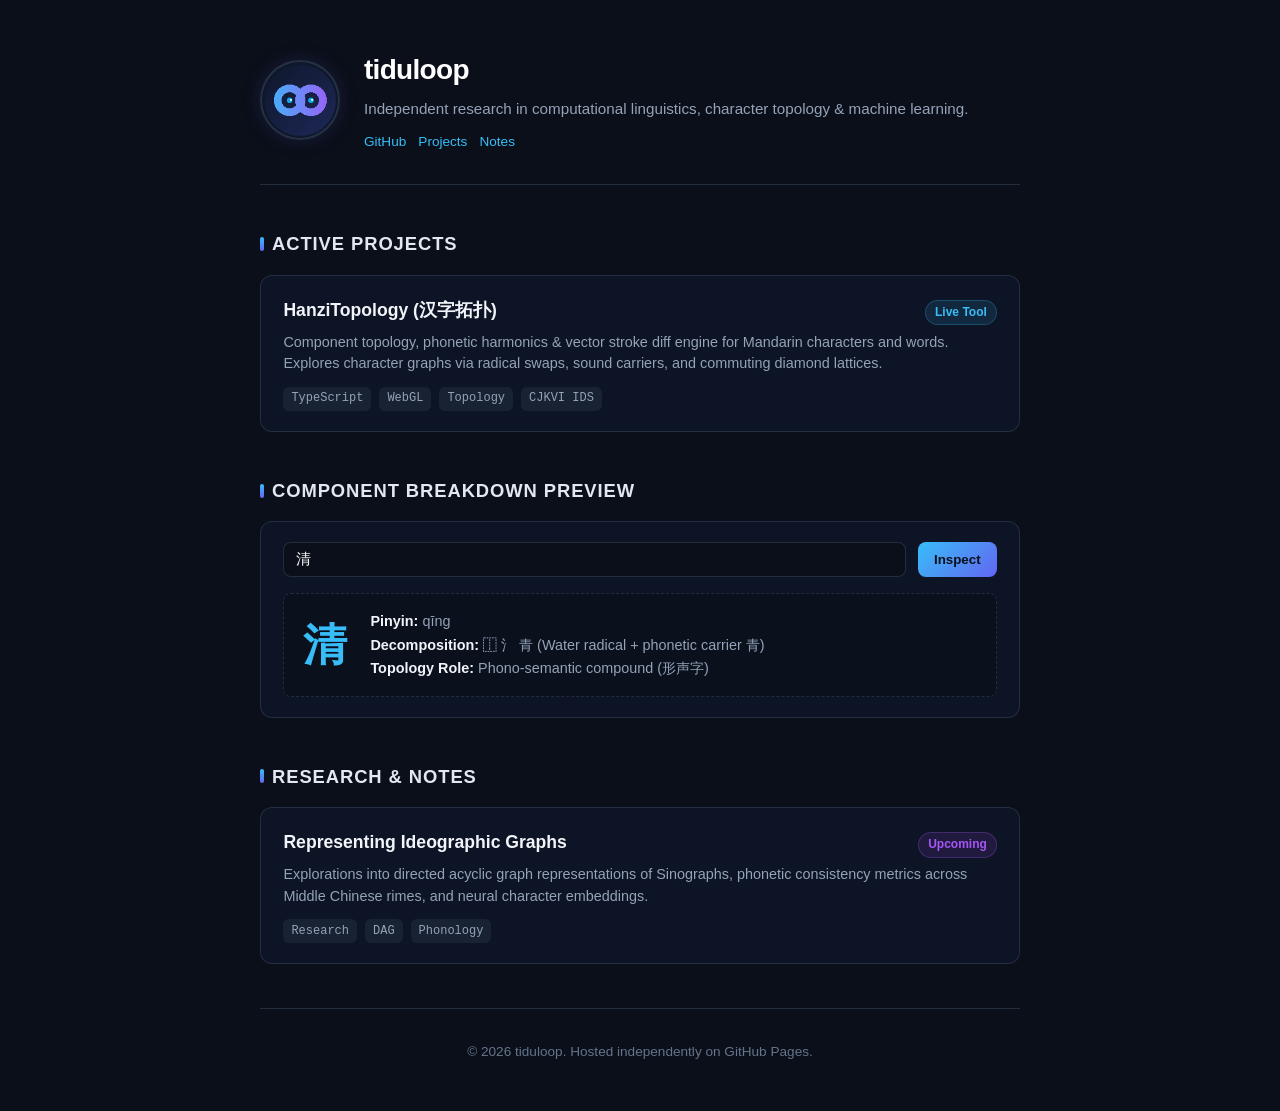
==== index.html @ f783766b "Initial commit: scaffold minimalist landing page" ====
<!DOCTYPE html>
<html lang="en">
<head>
  <meta charset="UTF-8" />
  <meta name="viewport" content="width=device-width, initial-scale=1.0" />
  <meta name="theme-color" content="#0B0F19" />
  <link rel="icon" type="image/png" href="assets/avatar.png" />
  <link rel="stylesheet" href="style.css" />
  <title>tiduloop — Research & Chinese Character Topology</title>
</head>
<body>
  <div class="container">
    <header>
      <img src="assets/avatar.png" alt="tiduloop mascot" class="avatar" />
      <div class="profile-info">
        <h1>tiduloop</h1>
        <p>Independent research in computational linguistics, character topology & machine learning.</p>
        <div class="links">
          <a href="https://github.com/tiduloop" target="_blank" rel="noopener noreferrer">GitHub</a>
          <a href="#projects">Projects</a>
          <a href="#notes">Notes</a>
        </div>
      </div>
    </header>

    <main>
      <section id="projects">
        <h2>Active Projects</h2>
        <div class="card-grid">
          <a href="./hanzi-topology/" class="card">
            <div class="card-header">
              <span class="card-title">HanziTopology (汉字拓扑)</span>
              <span class="card-badge">Live Tool</span>
            </div>
            <p class="card-desc">
              Component topology, phonetic harmonics & vector stroke diff engine for Mandarin characters and words. Explores character graphs via radical swaps, sound carriers, and commuting diamond lattices.
            </p>
            <div class="card-tags">
              <span class="tag">TypeScript</span>
              <span class="tag">WebGL</span>
              <span class="tag">Topology</span>
              <span class="tag">CJKVI IDS</span>
            </div>
          </a>
        </div>
      </section>

      <section id="sandbox">
        <h2>Component Breakdown Preview</h2>
        <div class="interactive-box">
          <div class="input-row">
            <input type="text" id="char-input" maxlength="1" value="清" placeholder="Type a Chinese character (e.g. 清, 想, 照)..." />
            <button id="lookup-btn">Inspect</button>
          </div>
          <div class="result-area" id="result-box">
            <div class="glyph-large" id="glyph-display">清</div>
            <div class="glyph-details" id="glyph-info">
              <p><strong>Pinyin:</strong> <span id="pinyin-display">qīng</span></p>
              <p><strong>Decomposition:</strong> <span id="decomp-display">⿰ 氵 青 (Water radical + phonetic carrier 青)</span></p>
              <p><strong>Topology Role:</strong> <span id="role-display">Phono-semantic compound (形声字)</span></p>
            </div>
          </div>
        </div>
      </section>

      <section id="notes">
        <h2>Research & Notes</h2>
        <div class="card-grid">
          <div class="card">
            <div class="card-header">
              <span class="card-title">Representing Ideographic Graphs</span>
              <span class="card-badge" style="background: rgba(168, 85, 247, 0.12); color: var(--accent-violet); border-color: rgba(168, 85, 247, 0.25);">Upcoming</span>
            </div>
            <p class="card-desc">
              Explorations into directed acyclic graph representations of Sinographs, phonetic consistency metrics across Middle Chinese rimes, and neural character embeddings.
            </p>
            <div class="card-tags">
              <span class="tag">Research</span>
              <span class="tag">DAG</span>
              <span class="tag">Phonology</span>
            </div>
          </div>
        </div>
      </section>
    </main>

    <footer>
      <p>© 2026 tiduloop. Hosted independently on GitHub Pages.</p>
    </footer>
  </div>

  <script src="app.js"></script>
</body>
</html>
---- style.css ----
:root {
  --bg-primary: #0b0f19;
  --bg-card: rgba(15, 23, 42, 0.75);
  --bg-card-hover: rgba(30, 41, 59, 0.7);
  --border-color: rgba(51, 65, 85, 0.6);
  --border-hover: rgba(99, 102, 241, 0.5);
  --text-main: #f8fafc;
  --text-muted: #94a3b8;
  --accent-sky: #38bdf8;
  --accent-indigo: #6366f1;
  --accent-violet: #a855f7;
  --glow: rgba(99, 102, 241, 0.15);
}

* {
  box-sizing: border-box;
  margin: 0;
  padding: 0;
}

body {
  font-family: -apple-system, BlinkMacSystemFont, "Segoe UI", Roboto, "Helvetica Neue", Arial, sans-serif;
  background-color: var(--bg-primary);
  color: var(--text-main);
  line-height: 1.6;
  min-height: 100vh;
  display: flex;
  flex-direction: column;
  align-items: center;
  padding: 3rem 1.25rem;
}

.container {
  width: 100%;
  max-width: 760px;
}

/* Header & Profile */
header {
  display: flex;
  align-items: center;
  gap: 1.5rem;
  margin-bottom: 2.75rem;
  padding-bottom: 2rem;
  border-bottom: 1px solid var(--border-color);
}

.avatar {
  width: 80px;
  height: 80px;
  border-radius: 50%;
  box-shadow: 0 0 20px var(--glow);
  border: 2px solid var(--border-color);
  flex-shrink: 0;
  background-color: #0f172a;
}

.profile-info h1 {
  font-size: 1.75rem;
  font-weight: 700;
  letter-spacing: -0.025em;
  background: linear-gradient(135deg, #ffffff 40%, var(--accent-sky) 100%);
  -webkit-background-clip: text;
  -webkit-text-fill-color: transparent;
  display: flex;
  align-items: center;
  gap: 0.5rem;
}

.profile-info p {
  color: var(--text-muted);
  font-size: 0.95rem;
  margin-top: 0.25rem;
}

.links {
  display: flex;
  gap: 0.75rem;
  margin-top: 0.6rem;
}

.links a {
  color: var(--accent-sky);
  text-decoration: none;
  font-size: 0.85rem;
  font-weight: 500;
  transition: color 0.15s ease;
}

.links a:hover {
  color: #7dd3fc;
  text-decoration: underline;
}

/* Section Common */
section {
  margin-bottom: 2.75rem;
}

h2 {
  font-size: 1.15rem;
  font-weight: 600;
  color: #e2e8f0;
  margin-bottom: 1rem;
  text-transform: uppercase;
  letter-spacing: 0.05em;
  display: flex;
  align-items: center;
  gap: 0.5rem;
}

h2::before {
  content: "";
  display: inline-block;
  width: 4px;
  height: 14px;
  background: linear-gradient(to bottom, var(--accent-sky), var(--accent-indigo));
  border-radius: 2px;
}

/* Cards */
.card-grid {
  display: grid;
  grid-template-columns: 1fr;
  gap: 1rem;
}

.card {
  background: var(--bg-card);
  border: 1px solid var(--border-color);
  border-radius: 12px;
  padding: 1.25rem 1.4rem;
  backdrop-filter: blur(8px);
  text-decoration: none;
  color: inherit;
  transition: all 0.2s ease;
  display: block;
}

.card:hover {
  background: var(--bg-card-hover);
  border-color: var(--border-hover);
  transform: translateY(-2px);
  box-shadow: 0 8px 24px rgba(0, 0, 0, 0.4);
}

.card-header {
  display: flex;
  justify-content: space-between;
  align-items: baseline;
  margin-bottom: 0.4rem;
}

.card-title {
  font-size: 1.1rem;
  font-weight: 600;
  color: #f1f5f9;
}

.card-badge {
  font-size: 0.75rem;
  font-weight: 600;
  padding: 0.15rem 0.55rem;
  border-radius: 9999px;
  background: rgba(56, 189, 248, 0.12);
  color: var(--accent-sky);
  border: 1px solid rgba(56, 189, 248, 0.25);
}

.card-desc {
  font-size: 0.9rem;
  color: var(--text-muted);
  line-height: 1.5;
}

.card-tags {
  display: flex;
  gap: 0.5rem;
  margin-top: 0.75rem;
  flex-wrap: wrap;
}

.tag {
  font-size: 0.75rem;
  color: #94a3b8;
  background: rgba(30, 41, 59, 0.7);
  padding: 0.15rem 0.5rem;
  border-radius: 6px;
  font-family: monospace;
}

/* Interactive Hanzi Preview Sandbox */
.interactive-box {
  background: var(--bg-card);
  border: 1px solid var(--border-color);
  border-radius: 12px;
  padding: 1.25rem 1.4rem;
  backdrop-filter: blur(8px);
}

.input-row {
  display: flex;
  gap: 0.75rem;
  margin-bottom: 1rem;
}

input[type="text"] {
  background: #0b0f19;
  border: 1px solid var(--border-color);
  color: var(--text-main);
  padding: 0.5rem 0.75rem;
  border-radius: 8px;
  font-size: 0.95rem;
  flex-grow: 1;
  outline: none;
  transition: border-color 0.15s;
}

input[type="text"]:focus {
  border-color: var(--accent-sky);
}

button {
  background: linear-gradient(135deg, var(--accent-sky), var(--accent-indigo));
  color: #0b0f19;
  font-weight: 600;
  border: none;
  padding: 0.5rem 1rem;
  border-radius: 8px;
  cursor: pointer;
  transition: opacity 0.15s ease;
}

button:hover {
  opacity: 0.92;
}

.result-area {
  display: flex;
  align-items: center;
  gap: 1.25rem;
  padding: 1rem;
  background: rgba(11, 15, 25, 0.6);
  border-radius: 8px;
  border: 1px dashed var(--border-color);
}

.glyph-large {
  font-size: 2.75rem;
  font-weight: 600;
  line-height: 1;
  color: var(--accent-sky);
  min-width: 50px;
  text-align: center;
}

.glyph-details {
  font-size: 0.9rem;
  color: var(--text-muted);
}

.glyph-details strong {
  color: #f1f5f9;
}

/* Footer */
footer {
  margin-top: auto;
  padding-top: 2rem;
  border-top: 1px solid var(--border-color);
  font-size: 0.85rem;
  color: #64748b;
  text-align: center;
}
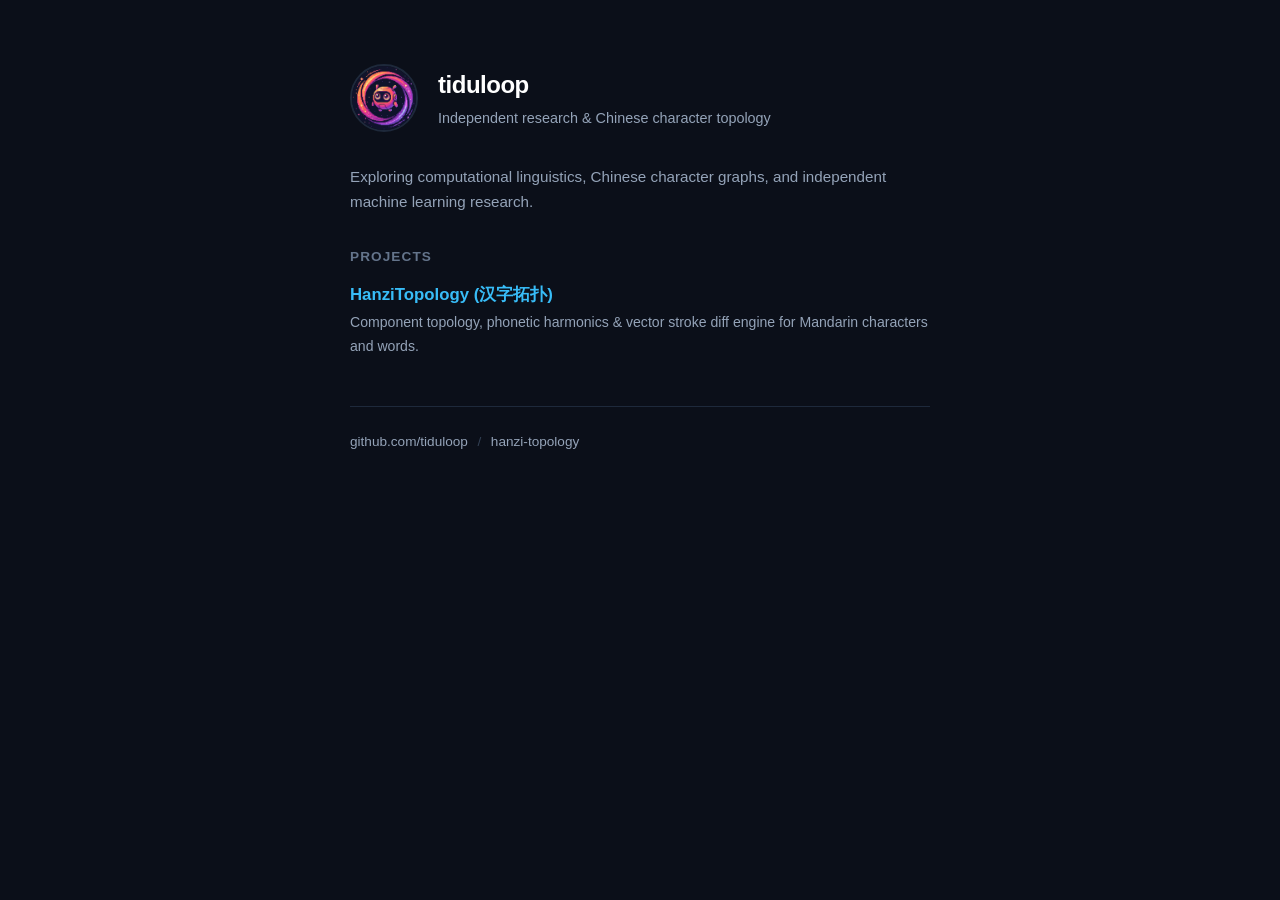
==== commit f9b0f726: "Simplify landing page, update avatar with square profile pic, and prune redundant core bundle" ====
--- a/index.html
+++ b/index.html
@@ -4,91 +4,43 @@
   <meta charset="UTF-8" />
   <meta name="viewport" content="width=device-width, initial-scale=1.0" />
   <meta name="theme-color" content="#0B0F19" />
-  <link rel="icon" type="image/png" href="assets/avatar.png" />
+  <title>tiduloop</title>
+  <link rel="icon" type="image/jpeg" href="assets/avatar.jpeg" />
   <link rel="stylesheet" href="style.css" />
-  <title>tiduloop — Research & Chinese Character Topology</title>
 </head>
 <body>
-  <div class="container">
-    <header>
-      <img src="assets/avatar.png" alt="tiduloop mascot" class="avatar" />
-      <div class="profile-info">
-        <h1>tiduloop</h1>
-        <p>Independent research in computational linguistics, character topology & machine learning.</p>
-        <div class="links">
-          <a href="https://github.com/tiduloop" target="_blank" rel="noopener noreferrer">GitHub</a>
-          <a href="#projects">Projects</a>
-          <a href="#notes">Notes</a>
-        </div>
+  <div class="wrap">
+    <header class="header">
+      <img src="assets/avatar.jpeg" alt="tiduloop avatar" class="avatar" />
+      <div>
+        <h1 class="name">tiduloop</h1>
+        <p class="tagline">Independent research & Chinese character topology</p>
       </div>
     </header>
 
-    <main>
-      <section id="projects">
-        <h2>Active Projects</h2>
-        <div class="card-grid">
-          <a href="./hanzi-topology/" class="card">
-            <div class="card-header">
-              <span class="card-title">HanziTopology (汉字拓扑)</span>
-              <span class="card-badge">Live Tool</span>
-            </div>
-            <p class="card-desc">
-              Component topology, phonetic harmonics & vector stroke diff engine for Mandarin characters and words. Explores character graphs via radical swaps, sound carriers, and commuting diamond lattices.
-            </p>
-            <div class="card-tags">
-              <span class="tag">TypeScript</span>
-              <span class="tag">WebGL</span>
-              <span class="tag">Topology</span>
-              <span class="tag">CJKVI IDS</span>
-            </div>
-          </a>
-        </div>
-      </section>
+    <section class="section">
+      <p class="intro">
+        Exploring computational linguistics, Chinese character graphs, and independent machine learning research.
+      </p>
+    </section>
 
-      <section id="sandbox">
-        <h2>Component Breakdown Preview</h2>
-        <div class="interactive-box">
-          <div class="input-row">
-            <input type="text" id="char-input" maxlength="1" value="清" placeholder="Type a Chinese character (e.g. 清, 想, 照)..." />
-            <button id="lookup-btn">Inspect</button>
-          </div>
-          <div class="result-area" id="result-box">
-            <div class="glyph-large" id="glyph-display">清</div>
-            <div class="glyph-details" id="glyph-info">
-              <p><strong>Pinyin:</strong> <span id="pinyin-display">qīng</span></p>
-              <p><strong>Decomposition:</strong> <span id="decomp-display">⿰ 氵 青 (Water radical + phonetic carrier 青)</span></p>
-              <p><strong>Topology Role:</strong> <span id="role-display">Phono-semantic compound (形声字)</span></p>
-            </div>
-          </div>
-        </div>
-      </section>
+    <section class="section">
+      <h2 class="section-title">Projects</h2>
+      <ul class="items">
+        <li>
+          <a href="./hanzi-topology/" class="item-title">HanziTopology (汉字拓扑)</a>
+          <p class="item-desc">
+            Component topology, phonetic harmonics & vector stroke diff engine for Mandarin characters and words.
+          </p>
+        </li>
+      </ul>
+    </section>
 
-      <section id="notes">
-        <h2>Research & Notes</h2>
-        <div class="card-grid">
-          <div class="card">
-            <div class="card-header">
-              <span class="card-title">Representing Ideographic Graphs</span>
-              <span class="card-badge" style="background: rgba(168, 85, 247, 0.12); color: var(--accent-violet); border-color: rgba(168, 85, 247, 0.25);">Upcoming</span>
-            </div>
-            <p class="card-desc">
-              Explorations into directed acyclic graph representations of Sinographs, phonetic consistency metrics across Middle Chinese rimes, and neural character embeddings.
-            </p>
-            <div class="card-tags">
-              <span class="tag">Research</span>
-              <span class="tag">DAG</span>
-              <span class="tag">Phonology</span>
-            </div>
-          </div>
-        </div>
-      </section>
-    </main>
-
-    <footer>
-      <p>© 2026 tiduloop. Hosted independently on GitHub Pages.</p>
+    <footer class="footer">
+      <a href="https://github.com/tiduloop" target="_blank" rel="noopener noreferrer">github.com/tiduloop</a>
+      <span class="sep">/</span>
+      <a href="./hanzi-topology/">hanzi-topology</a>
     </footer>
   </div>
-
-  <script src="app.js"></script>
 </body>
 </html>
--- a/style.css
+++ b/style.css
@@ -1,15 +1,10 @@
 :root {
-  --bg-primary: #0b0f19;
-  --bg-card: rgba(15, 23, 42, 0.75);
-  --bg-card-hover: rgba(30, 41, 59, 0.7);
-  --border-color: rgba(51, 65, 85, 0.6);
-  --border-hover: rgba(99, 102, 241, 0.5);
-  --text-main: #f8fafc;
+  --bg: #0b0f19;
+  --text: #e2e8f0;
   --text-muted: #94a3b8;
-  --accent-sky: #38bdf8;
-  --accent-indigo: #6366f1;
-  --accent-violet: #a855f7;
-  --glow: rgba(99, 102, 241, 0.15);
+  --accent: #38bdf8;
+  --accent-hover: #7dd3fc;
+  --border: #1e293b;
 }
 
 * {
@@ -19,256 +14,115 @@
 }
 
 body {
-  font-family: -apple-system, BlinkMacSystemFont, "Segoe UI", Roboto, "Helvetica Neue", Arial, sans-serif;
-  background-color: var(--bg-primary);
-  color: var(--text-main);
-  line-height: 1.6;
+  font-family: -apple-system, BlinkMacSystemFont, "Segoe UI", Roboto, sans-serif;
+  background-color: var(--bg);
+  color: var(--text);
+  line-height: 1.65;
   min-height: 100vh;
   display: flex;
-  flex-direction: column;
-  align-items: center;
-  padding: 3rem 1.25rem;
+  justify-content: center;
+  padding: 4rem 1.5rem;
 }
 
-.container {
+.wrap {
   width: 100%;
-  max-width: 760px;
+  max-width: 580px;
 }
 
-/* Header & Profile */
-header {
+.header {
   display: flex;
   align-items: center;
-  gap: 1.5rem;
-  margin-bottom: 2.75rem;
-  padding-bottom: 2rem;
-  border-bottom: 1px solid var(--border-color);
+  gap: 1.25rem;
+  margin-bottom: 2rem;
 }
 
 .avatar {
-  width: 80px;
-  height: 80px;
+  width: 68px;
+  height: 68px;
   border-radius: 50%;
-  box-shadow: 0 0 20px var(--glow);
-  border: 2px solid var(--border-color);
+  object-fit: cover;
+  border: 2px solid var(--border);
   flex-shrink: 0;
-  background-color: #0f172a;
 }
 
-.profile-info h1 {
-  font-size: 1.75rem;
+.name {
+  font-size: 1.5rem;
   font-weight: 700;
-  letter-spacing: -0.025em;
-  background: linear-gradient(135deg, #ffffff 40%, var(--accent-sky) 100%);
-  -webkit-background-clip: text;
-  -webkit-text-fill-color: transparent;
-  display: flex;
-  align-items: center;
-  gap: 0.5rem;
+  letter-spacing: -0.02em;
+  color: #fff;
 }
 
-.profile-info p {
+.tagline {
+  font-size: 0.9rem;
   color: var(--text-muted);
-  font-size: 0.95rem;
-  margin-top: 0.25rem;
+  margin-top: 0.15rem;
 }
 
-.links {
-  display: flex;
-  gap: 0.75rem;
-  margin-top: 0.6rem;
+.section {
+  margin-bottom: 2rem;
 }
 
-.links a {
-  color: var(--accent-sky);
+.intro {
+  font-size: 0.95rem;
+  color: var(--text-muted);
+}
+
+.section-title {
+  font-size: 0.85rem;
+  text-transform: uppercase;
+  letter-spacing: 0.08em;
+  color: #64748b;
+  margin-bottom: 0.75rem;
+  font-weight: 600;
+}
+
+.items {
+  list-style: none;
+}
+
+.items li {
+  margin-bottom: 1rem;
+}
+
+.item-title {
+  font-size: 1.05rem;
+  font-weight: 600;
+  color: var(--accent);
   text-decoration: none;
-  font-size: 0.85rem;
-  font-weight: 500;
   transition: color 0.15s ease;
 }
 
-.links a:hover {
-  color: #7dd3fc;
+.item-title:hover {
+  color: var(--accent-hover);
   text-decoration: underline;
 }
 
-/* Section Common */
-section {
-  margin-bottom: 2.75rem;
+.item-desc {
+  font-size: 0.88rem;
+  color: var(--text-muted);
+  margin-top: 0.2rem;
 }
 
-h2 {
-  font-size: 1.15rem;
-  font-weight: 600;
-  color: #e2e8f0;
-  margin-bottom: 1rem;
-  text-transform: uppercase;
-  letter-spacing: 0.05em;
+.footer {
+  margin-top: 3rem;
+  padding-top: 1.5rem;
+  border-top: 1px solid var(--border);
+  font-size: 0.85rem;
+  color: #64748b;
   display: flex;
-  align-items: center;
-  gap: 0.5rem;
+  gap: 0.6rem;
 }
 
-h2::before {
-  content: "";
-  display: inline-block;
-  width: 4px;
-  height: 14px;
-  background: linear-gradient(to bottom, var(--accent-sky), var(--accent-indigo));
-  border-radius: 2px;
+.footer a {
+  color: #94a3b8;
+  text-decoration: none;
+  transition: color 0.15s;
 }
 
-/* Cards */
-.card-grid {
-  display: grid;
-  grid-template-columns: 1fr;
-  gap: 1rem;
+.footer a:hover {
+  color: var(--accent);
 }
 
-.card {
-  background: var(--bg-card);
-  border: 1px solid var(--border-color);
-  border-radius: 12px;
-  padding: 1.25rem 1.4rem;
-  backdrop-filter: blur(8px);
-  text-decoration: none;
-  color: inherit;
-  transition: all 0.2s ease;
-  display: block;
+.sep {
+  color: #334155;
 }
-
-.card:hover {
-  background: var(--bg-card-hover);
-  border-color: var(--border-hover);
-  transform: translateY(-2px);
-  box-shadow: 0 8px 24px rgba(0, 0, 0, 0.4);
-}
-
-.card-header {
-  display: flex;
-  justify-content: space-between;
-  align-items: baseline;
-  margin-bottom: 0.4rem;
-}
-
-.card-title {
-  font-size: 1.1rem;
-  font-weight: 600;
-  color: #f1f5f9;
-}
-
-.card-badge {
-  font-size: 0.75rem;
-  font-weight: 600;
-  padding: 0.15rem 0.55rem;
-  border-radius: 9999px;
-  background: rgba(56, 189, 248, 0.12);
-  color: var(--accent-sky);
-  border: 1px solid rgba(56, 189, 248, 0.25);
-}
-
-.card-desc {
-  font-size: 0.9rem;
-  color: var(--text-muted);
-  line-height: 1.5;
-}
-
-.card-tags {
-  display: flex;
-  gap: 0.5rem;
-  margin-top: 0.75rem;
-  flex-wrap: wrap;
-}
-
-.tag {
-  font-size: 0.75rem;
-  color: #94a3b8;
-  background: rgba(30, 41, 59, 0.7);
-  padding: 0.15rem 0.5rem;
-  border-radius: 6px;
-  font-family: monospace;
-}
-
-/* Interactive Hanzi Preview Sandbox */
-.interactive-box {
-  background: var(--bg-card);
-  border: 1px solid var(--border-color);
-  border-radius: 12px;
-  padding: 1.25rem 1.4rem;
-  backdrop-filter: blur(8px);
-}
-
-.input-row {
-  display: flex;
-  gap: 0.75rem;
-  margin-bottom: 1rem;
-}
-
-input[type="text"] {
-  background: #0b0f19;
-  border: 1px solid var(--border-color);
-  color: var(--text-main);
-  padding: 0.5rem 0.75rem;
-  border-radius: 8px;
-  font-size: 0.95rem;
-  flex-grow: 1;
-  outline: none;
-  transition: border-color 0.15s;
-}
-
-input[type="text"]:focus {
-  border-color: var(--accent-sky);
-}
-
-button {
-  background: linear-gradient(135deg, var(--accent-sky), var(--accent-indigo));
-  color: #0b0f19;
-  font-weight: 600;
-  border: none;
-  padding: 0.5rem 1rem;
-  border-radius: 8px;
-  cursor: pointer;
-  transition: opacity 0.15s ease;
-}
-
-button:hover {
-  opacity: 0.92;
-}
-
-.result-area {
-  display: flex;
-  align-items: center;
-  gap: 1.25rem;
-  padding: 1rem;
-  background: rgba(11, 15, 25, 0.6);
-  border-radius: 8px;
-  border: 1px dashed var(--border-color);
-}
-
-.glyph-large {
-  font-size: 2.75rem;
-  font-weight: 600;
-  line-height: 1;
-  color: var(--accent-sky);
-  min-width: 50px;
-  text-align: center;
-}
-
-.glyph-details {
-  font-size: 0.9rem;
-  color: var(--text-muted);
-}
-
-.glyph-details strong {
-  color: #f1f5f9;
-}
-
-/* Footer */
-footer {
-  margin-top: auto;
-  padding-top: 2rem;
-  border-top: 1px solid var(--border-color);
-  font-size: 0.85rem;
-  color: #64748b;
-  text-align: center;
-}
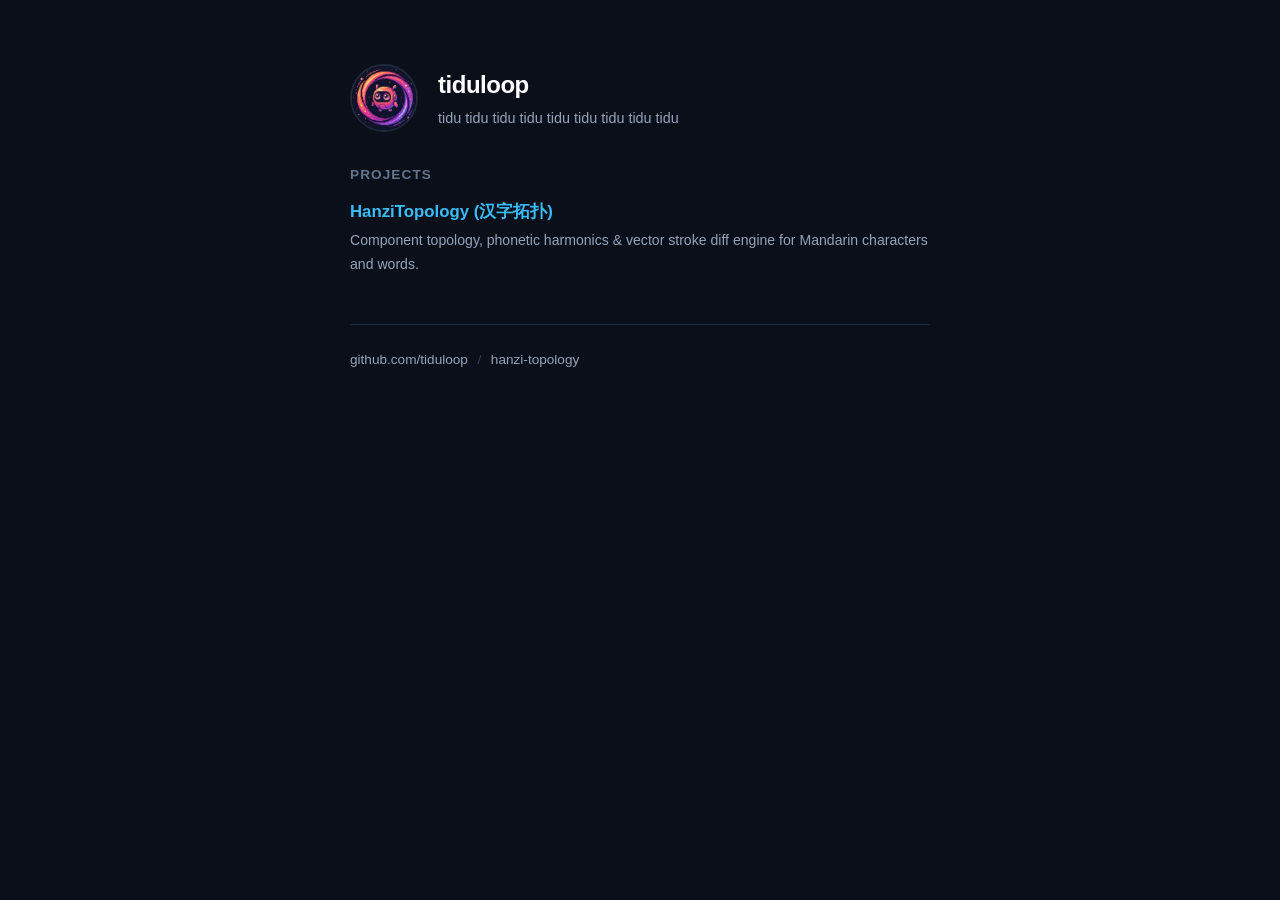
==== commit c2bd6943: "Simplify landing page and update HanziTopology to Electric Indigo & Sky palette" ====
--- a/index.html
+++ b/index.html
@@ -14,15 +14,9 @@
       <img src="assets/avatar.jpeg" alt="tiduloop avatar" class="avatar" />
       <div>
         <h1 class="name">tiduloop</h1>
-        <p class="tagline">Independent research & Chinese character topology</p>
+        <p class="tagline">tidu tidu tidu tidu tidu tidu tidu tidu tidu</p>
       </div>
     </header>
-
-    <section class="section">
-      <p class="intro">
-        Exploring computational linguistics, Chinese character graphs, and independent machine learning research.
-      </p>
-    </section>
 
     <section class="section">
       <h2 class="section-title">Projects</h2>
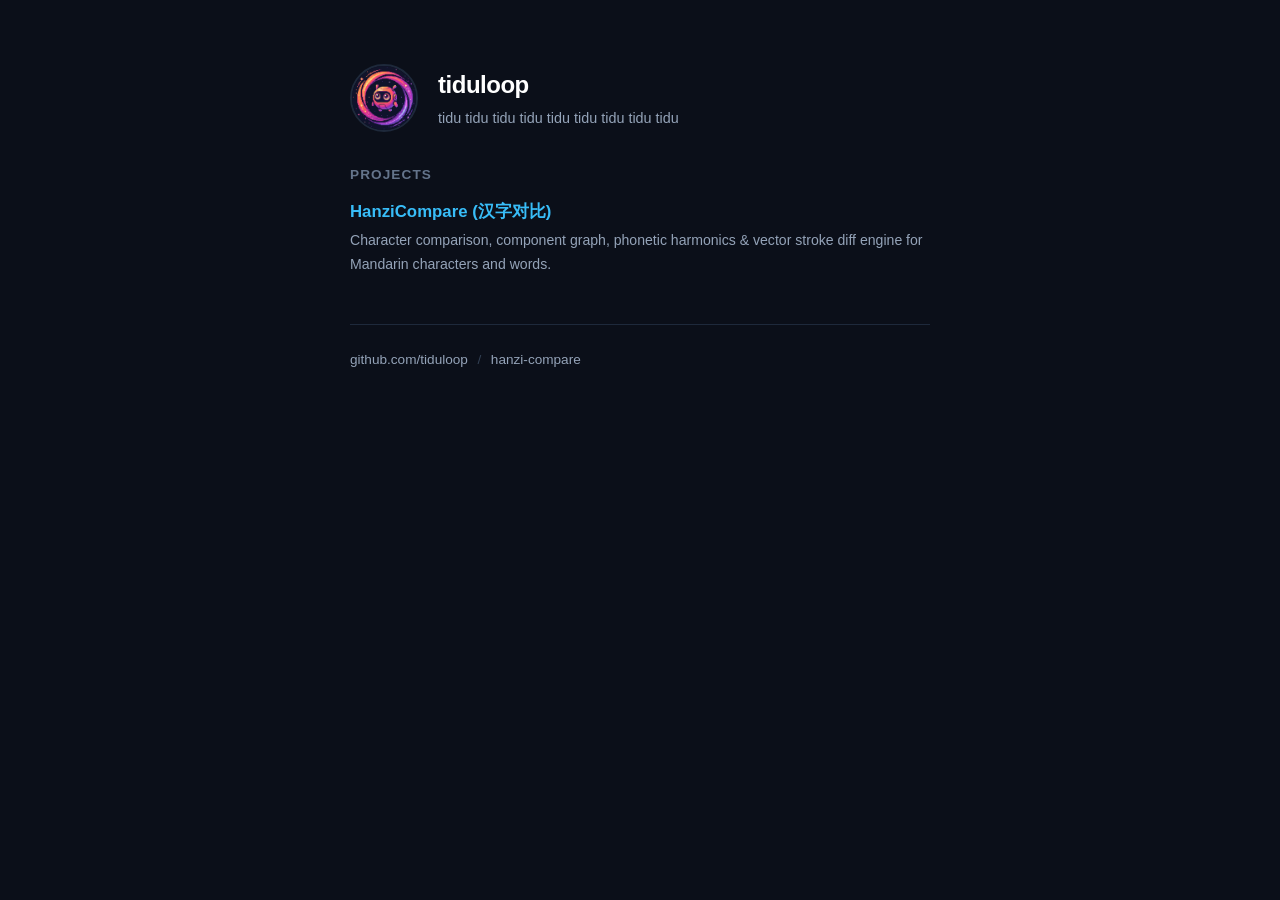
==== commit 344f5721: "Add /hanzi-compare-staging/ prototype and update homepage to HanziCompare" ====
--- a/index.html
+++ b/index.html
@@ -22,9 +22,9 @@
       <h2 class="section-title">Projects</h2>
       <ul class="items">
         <li>
-          <a href="./hanzi-topology/" class="item-title">HanziTopology (汉字拓扑)</a>
+          <a href="./hanzi-compare/" class="item-title">HanziCompare (汉字对比)</a>
           <p class="item-desc">
-            Component topology, phonetic harmonics & vector stroke diff engine for Mandarin characters and words.
+            Character comparison, component graph, phonetic harmonics &amp; vector stroke diff engine for Mandarin characters and words.
           </p>
         </li>
       </ul>
@@ -33,7 +33,7 @@
     <footer class="footer">
       <a href="https://github.com/tiduloop" target="_blank" rel="noopener noreferrer">github.com/tiduloop</a>
       <span class="sep">/</span>
-      <a href="./hanzi-topology/">hanzi-topology</a>
+      <a href="./hanzi-compare/">hanzi-compare</a>
     </footer>
   </div>
 </body>
